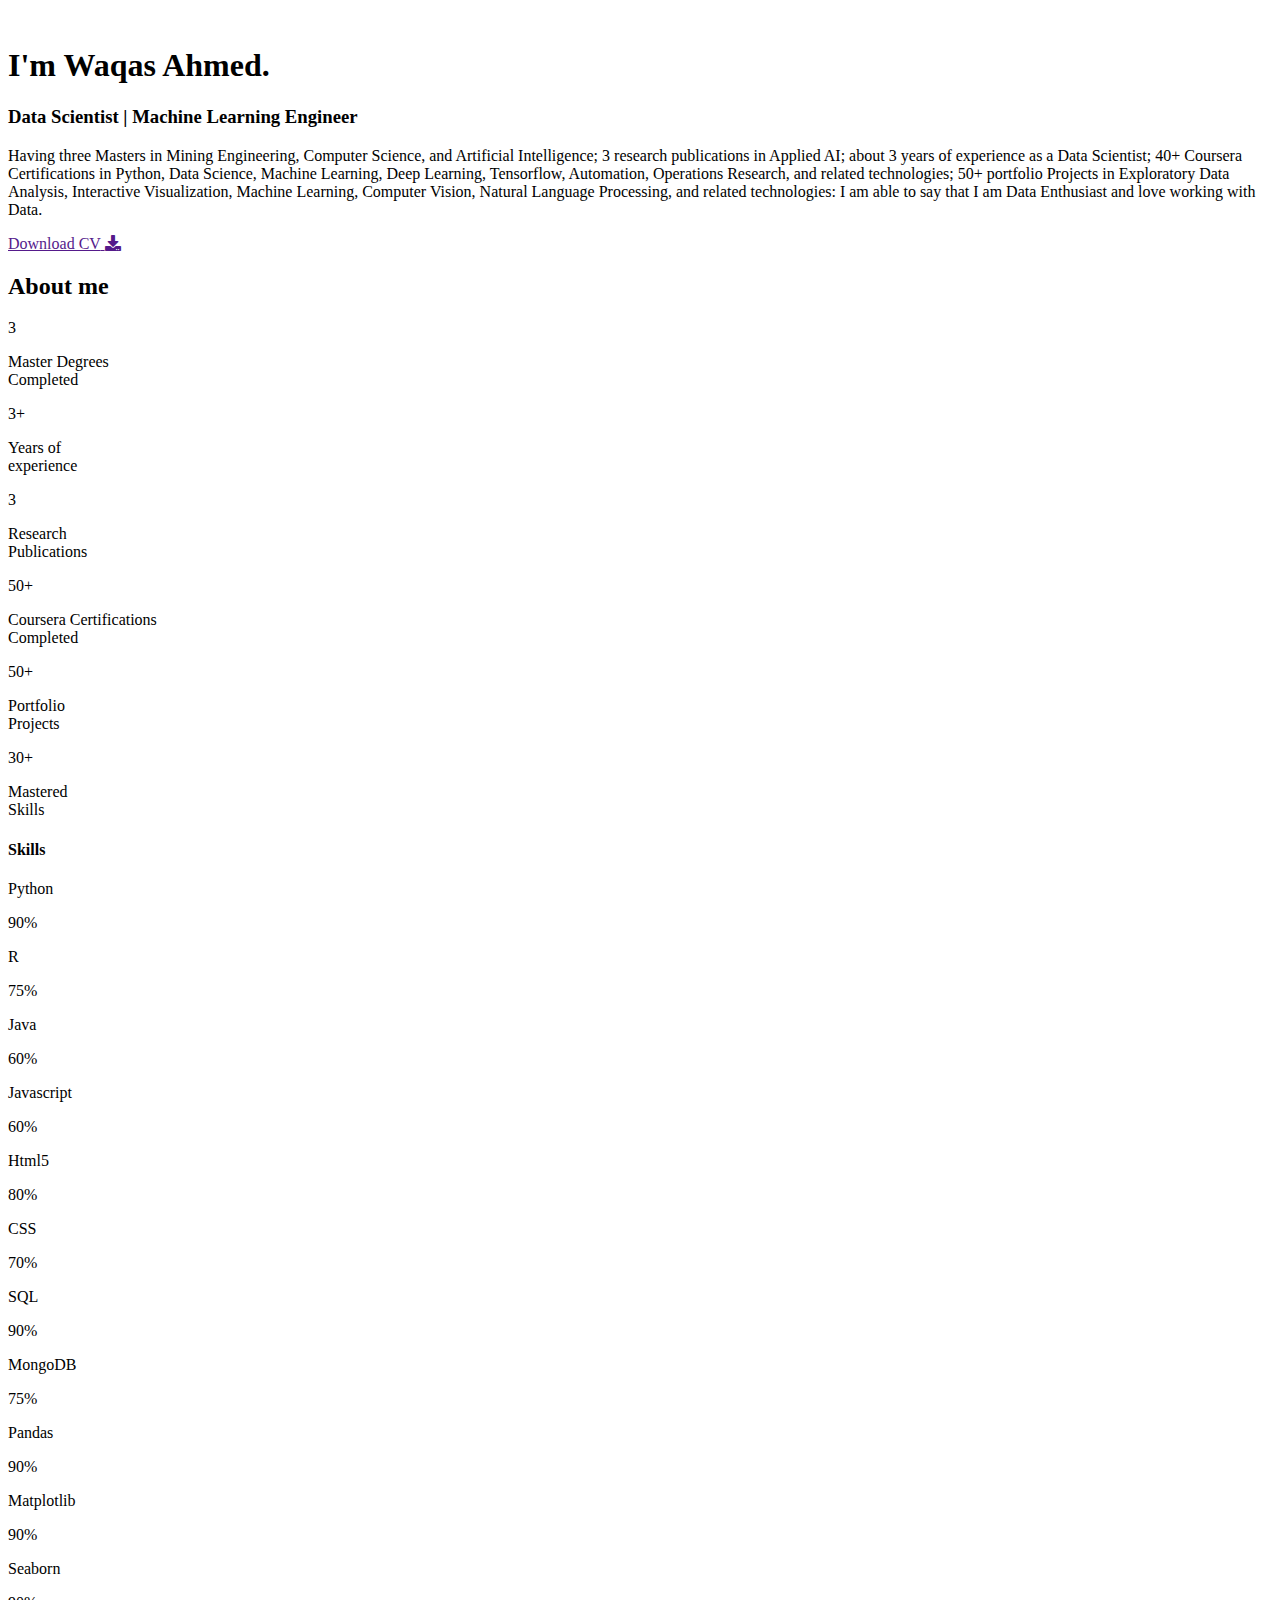
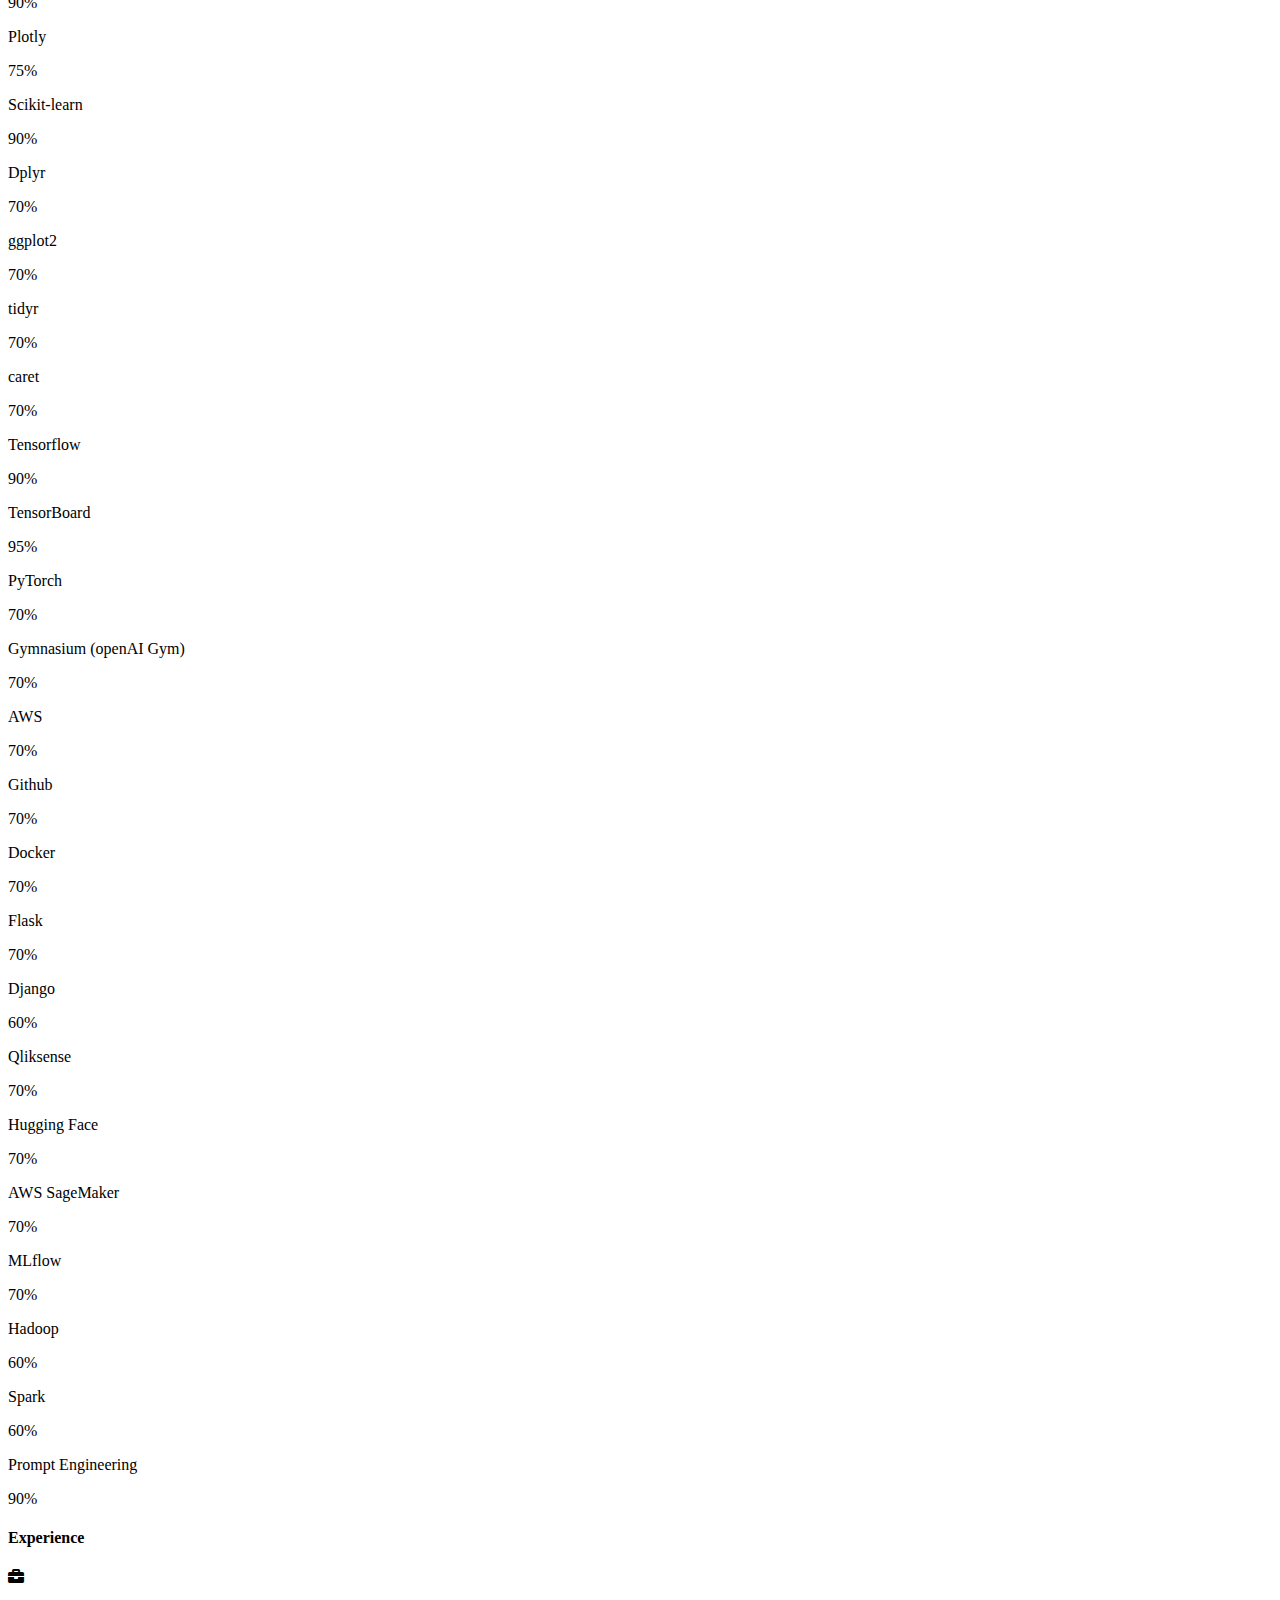
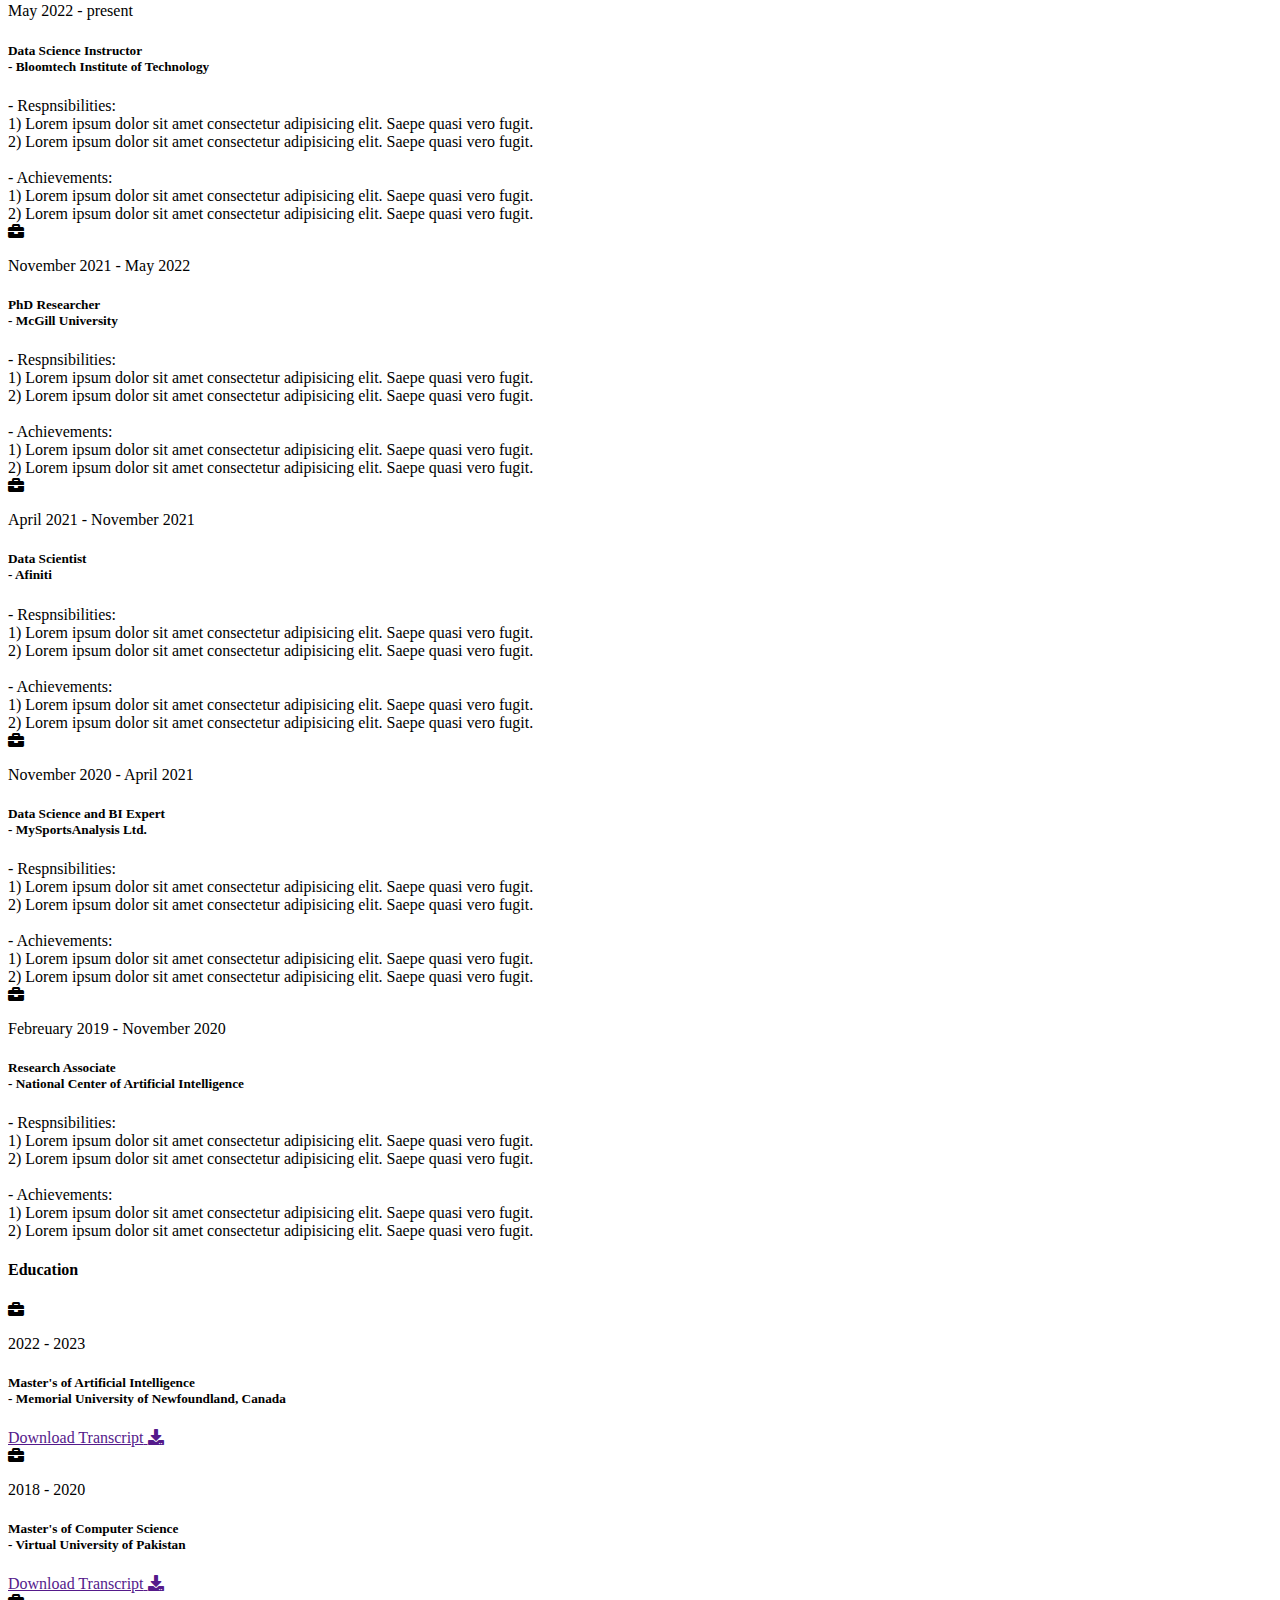
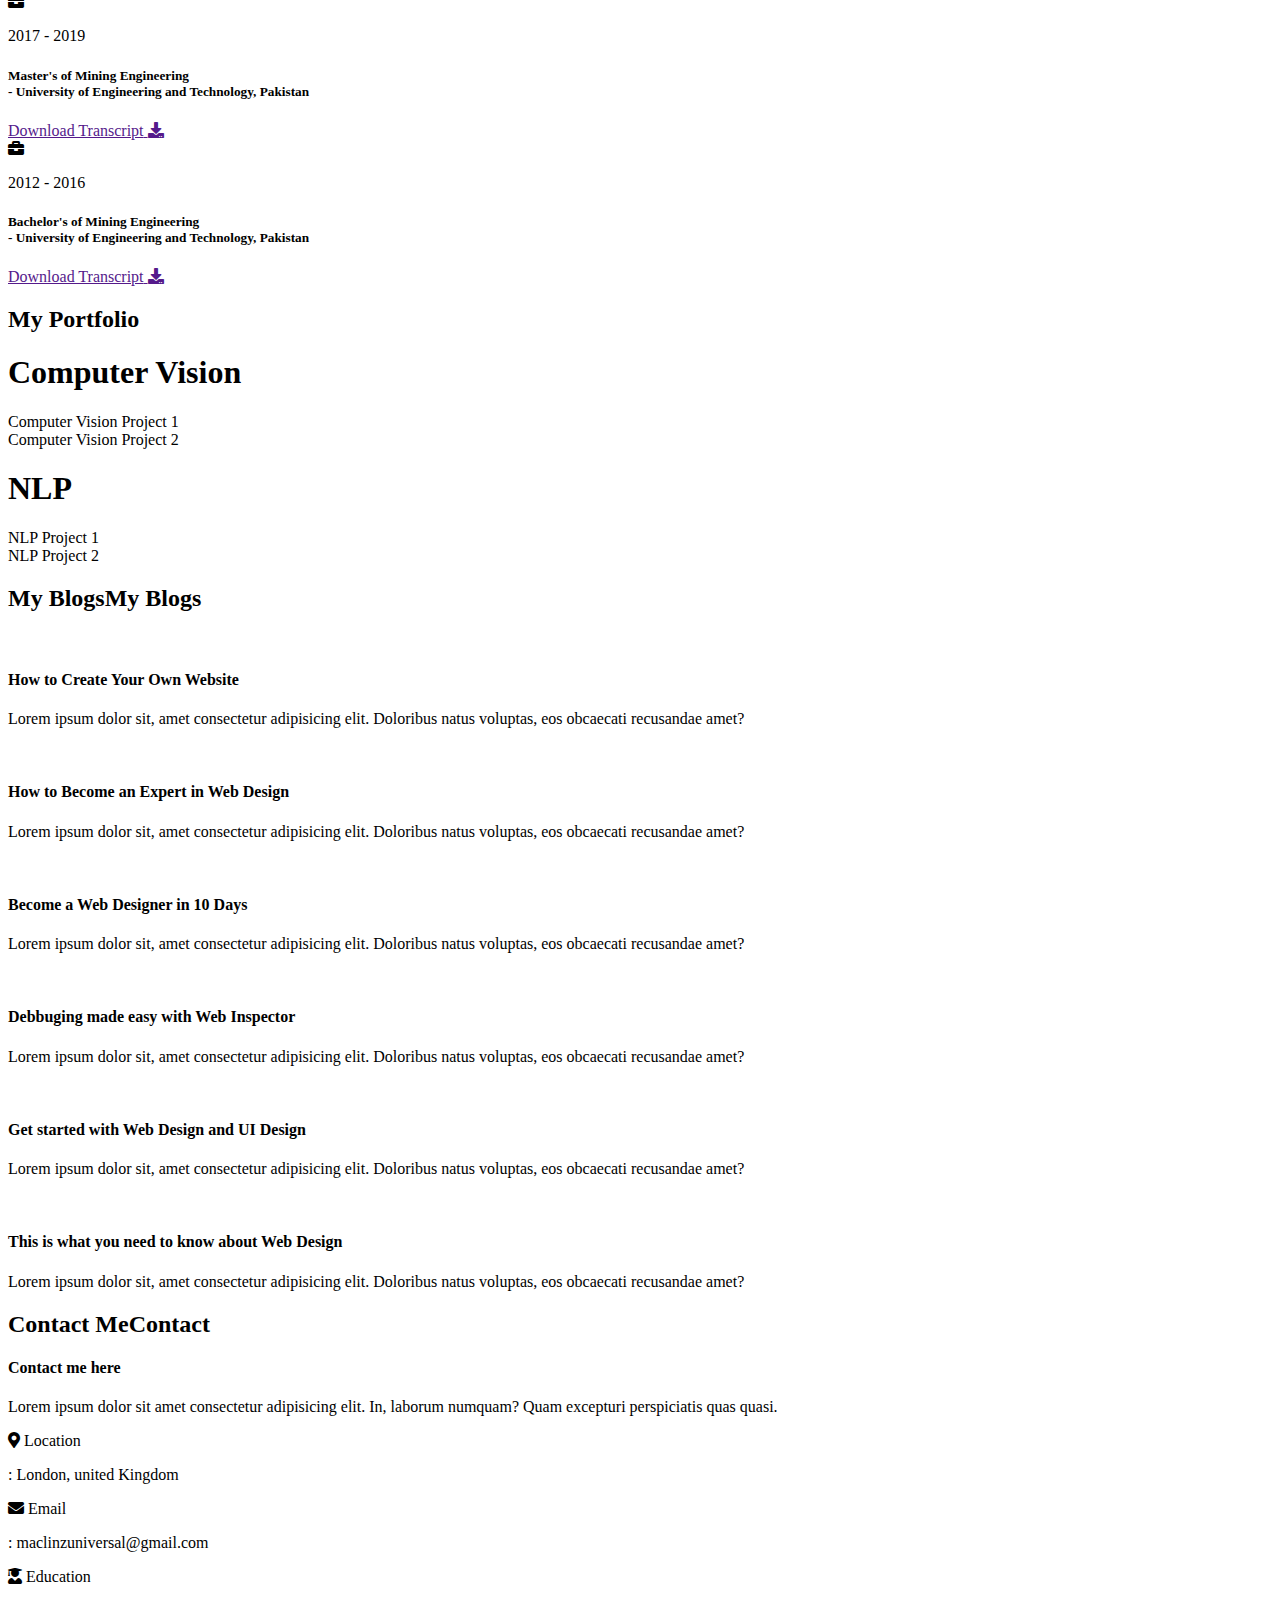
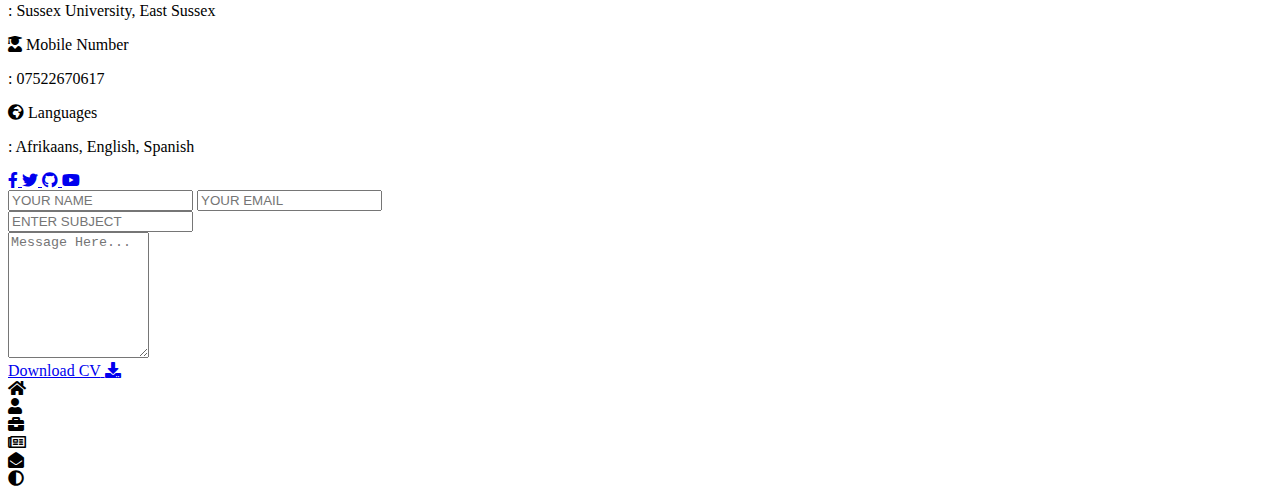
==== index.html @ d09401aa "Add files via upload" ====
<!DOCTYPE html>
<html lang="en">
<head>
    <meta charset="UTF-8">
    <meta http-equiv="X-UA-Compatible" content="IE=edge">
    <meta name="viewport" content="width=device-width, initial-scale=1.0">
    <title>Portfolio</title>
    <link rel="stylesheet" href="styles/styles.css">
    <link rel="preconnect" href="https://fonts.googleapis.com">
    <link rel="preconnect" href="https://fonts.gstatic.com" crossorigin>
    <link rel="stylesheet" href="https://cdnjs.cloudflare.com/ajax/libs/font-awesome/5.15.4/css/all.min.css" integrity="sha512-1ycn6IcaQQ40/MKBW2W4Rhis/DbILU74C1vSrLJxCq57o941Ym01SwNsOMqvEBFlcgUa6xLiPY/NS5R+E6ztJQ==" crossorigin="anonymous" referrerpolicy="no-referrer" />
    <link href="https://fonts.googleapis.com/css2?family=Poppins:wght@400;500;600;700;800&display=swap" rel="stylesheet">
</head>
<body class="main-content">
    <header class="container header active" id="home">
        <div class="header-content">
            <div class="left-header">
                <div class="h-shape"></div>
                <div class="image">
                    <img src="img/pic.png" alt="">
                </div>
            </div>
            <div class="right-header">
                <h1 class="name">
                    I'm <span>Waqas Ahmed.</span>
                </h1>
                <h3 class="job-title">
                    Data Scientist <span> | </span> Machine Learning Engineer 
                </h3>
                <p>
                    Having three Masters in Mining Engineering, Computer Science, and Artificial Intelligence; 
                    3 research publications in Applied AI; about 3 years of experience as a Data Scientist; 
                    40+ Coursera Certifications in Python, Data Science, Machine Learning, Deep Learning, 
                    Tensorflow, Automation, Operations Research, and related technologies; 50+ portfolio 
                    Projects in Exploratory Data Analysis, Interactive Visualization, Machine Learning, 
                    Computer Vision, Natural Language Processing, and related technologies: 
                    I am able to say that I am Data Enthusiast and love working with Data.                
                </p>
                <div class="btn-con">
                    <a href="" class="main-btn">
                        <span class="btn-text">Download CV</span>
                        <span class="btn-icon"><i class="fas fa-download"></i></span>
                    </a>
                </div>
            </div>
        </div>
    </header>
    <main>
        <section class="container about" id="about">
            <div class="main-title">
                <h2>About <span>me</span></h2>
            </div>
            <div class="about-container">
                <div class="right-about">
                    <div class="about-item">
                        <div class="abt-text">
                            <p class="large-text">3</p>
                            <p class="small-text">Master Degrees <br /> Completed</p>
                        </div>
                    </div>
                    <div class="about-item">
                        <div class="abt-text">
                            <p class="large-text">3+</p>
                            <p class="small-text">Years of <br /> experience</p>
                        </div>
                    </div>
                    <div class="about-item">
                        <div class="abt-text">
                            <p class="large-text">3</p>
                            <p class="small-text">Research <br /> Publications</p>
                        </div>
                    </div>
                    <div class="about-item">
                        <div class="abt-text">
                            <p class="large-text">50+</p>
                            <p class="small-text">Coursera Certifications <br /> Completed</p>
                        </div>
                    </div>
                    <div class="about-item">
                        <div class="abt-text">
                            <p class="large-text">50+</p>
                            <p class="small-text">Portfolio <br /> Projects</p>
                        </div>
                    </div>
                    <div class="about-item">
                        <div class="abt-text">
                            <p class="large-text">30+ </p>
                            <p class="small-text">Mastered <br /> Skills</p>
                        </div>
                    </div>
                </div>
            </div>
            <div class="about-stats">
                <h4 class="stat-title">Skills</h4>
                <div class="progress-bars">
                    <div class="progress-bar">
                        <p class="prog-title">Python</p>
                        <div class="progress-con">
                            <p class="prog-text">90%</p>
                            <div class="progress">
                                <span class="react"></span>
                            </div>
                        </div>
                    </div>
                    <div class="progress-bar">
                        <p class="prog-title">R</p>
                        <div class="progress-con">
                            <p class="prog-text">75%</p>
                            <div class="progress">
                                <span class="node"></span>
                            </div>
                        </div>
                    </div>
                    <div class="progress-bar">
                        <p class="prog-title">Java</p>
                        <div class="progress-con">
                            <p class="prog-text">60%</p>
                            <div class="progress">
                                <span class="python"></span>
                            </div>
                        </div>
                    </div>
                    <div class="progress-bar">
                        <p class="prog-title">Javascript</p>
                        <div class="progress-con">
                            <p class="prog-text">60%</p>
                            <div class="progress">
                                <span class="python"></span>
                            </div>
                        </div>
                    </div>
                    <div class="progress-bar">
                        <p class="prog-title">Html5</p>
                        <div class="progress-con">
                            <p class="prog-text">80%</p>
                            <div class="progress">
                                <span class="python"></span>
                            </div>
                        </div>
                    </div>
                    <div class="progress-bar">
                        <p class="prog-title">CSS</p>
                        <div class="progress-con">
                            <p class="prog-text">70%</p>
                            <div class="progress">
                                <span class="python"></span>
                            </div>
                        </div>
                    </div>
                    <div class="progress-bar">
                        <p class="prog-title">SQL</p>
                        <div class="progress-con">
                            <p class="prog-text">90%</p>
                            <div class="progress">
                                <span class="python"></span>
                            </div>
                        </div>
                    </div>
                    <div class="progress-bar">
                        <p class="prog-title">MongoDB</p>
                        <div class="progress-con">
                            <p class="prog-text">75%</p>
                            <div class="progress">
                                <span class="python"></span>
                            </div>
                        </div>
                    </div>
                    <div class="progress-bar">
                        <p class="prog-title">Pandas</p>
                        <div class="progress-con">
                            <p class="prog-text">90%</p>
                            <div class="progress">
                                <span class="python"></span>
                            </div>
                        </div>
                    </div>
                    <div class="progress-bar">
                        <p class="prog-title">Matplotlib</p>
                        <div class="progress-con">
                            <p class="prog-text">90%</p>
                            <div class="progress">
                                <span class="python"></span>
                            </div>
                        </div>
                    </div>
                    <div class="progress-bar">
                        <p class="prog-title">Seaborn</p>
                        <div class="progress-con">
                            <p class="prog-text">90%</p>
                            <div class="progress">
                                <span class="python"></span>
                            </div>
                        </div>
                    </div>
                    <div class="progress-bar">
                        <p class="prog-title">Plotly</p>
                        <div class="progress-con">
                            <p class="prog-text">75%</p>
                            <div class="progress">
                                <span class="python"></span>
                            </div>
                        </div>
                    </div>
                    <div class="progress-bar">
                        <p class="prog-title">Scikit-learn</p>
                        <div class="progress-con">
                            <p class="prog-text">90%</p>
                            <div class="progress">
                                <span class="python"></span>
                            </div>
                        </div>
                    </div>
                    <div class="progress-bar">
                        <p class="prog-title">Dplyr</p>
                        <div class="progress-con">
                            <p class="prog-text">70%</p>
                            <div class="progress">
                                <span class="python"></span>
                            </div>
                        </div>
                    </div>
                    <div class="progress-bar">
                        <p class="prog-title">ggplot2</p>
                        <div class="progress-con">
                            <p class="prog-text">70%</p>
                            <div class="progress">
                                <span class="python"></span>
                            </div>
                        </div>
                    </div>
                    <div class="progress-bar">
                        <p class="prog-title">tidyr</p>
                        <div class="progress-con">
                            <p class="prog-text">70%</p>
                            <div class="progress">
                                <span class="python"></span>
                            </div>
                        </div>
                    </div>
                    <div class="progress-bar">
                        <p class="prog-title">caret</p>
                        <div class="progress-con">
                            <p class="prog-text">70%</p>
                            <div class="progress">
                                <span class="python"></span>
                            </div>
                        </div>
                    </div>
                    <div class="progress-bar">
                        <p class="prog-title">Tensorflow</p>
                        <div class="progress-con">
                            <p class="prog-text">90%</p>
                            <div class="progress">
                                <span class="python"></span>
                            </div>
                        </div>
                    </div>
                    <div class="progress-bar">
                        <p class="prog-title">TensorBoard</p>
                        <div class="progress-con">
                            <p class="prog-text">95%</p>
                            <div class="progress">
                                <span class="css"></span>
                            </div>
                        </div>
                    </div>
                    <div class="progress-bar">
                        <p class="prog-title">PyTorch</p>
                        <div class="progress-con">
                            <p class="prog-text">70%</p>
                            <div class="progress">
                                <span class="python"></span>
                            </div>
                        </div>
                    </div>
                    <div class="progress-bar">
                        <p class="prog-title">Gymnasium (openAI Gym)</p>
                        <div class="progress-con">
                            <p class="prog-text">70%</p>
                            <div class="progress">
                                <span class="python"></span>
                            </div>
                        </div>
                    </div>
                    <div class="progress-bar">
                        <p class="prog-title">AWS</p>
                        <div class="progress-con">
                            <p class="prog-text">70%</p>
                            <div class="progress">
                                <span class="python"></span>
                            </div>
                        </div>
                    </div>
                    <div class="progress-bar">
                        <p class="prog-title">Github</p>
                        <div class="progress-con">
                            <p class="prog-text">70%</p>
                            <div class="progress">
                                <span class="python"></span>
                            </div>
                        </div>
                    </div>
                    <div class="progress-bar">
                        <p class="prog-title">Docker</p>
                        <div class="progress-con">
                            <p class="prog-text">70%</p>
                            <div class="progress">
                                <span class="python"></span>
                            </div>
                        </div>
                    </div>
                    <div class="progress-bar">
                        <p class="prog-title">Flask</p>
                        <div class="progress-con">
                            <p class="prog-text">70%</p>
                            <div class="progress">
                                <span class="python"></span>
                            </div>
                        </div>
                    </div>
                    <div class="progress-bar">
                        <p class="prog-title">Django</p>
                        <div class="progress-con">
                            <p class="prog-text">60%</p>
                            <div class="progress">
                                <span class="python"></span>
                            </div>
                        </div>
                    </div>
                    <div class="progress-bar">
                        <p class="prog-title">Qliksense</p>
                        <div class="progress-con">
                            <p class="prog-text">70%</p>
                            <div class="progress">
                                <span class="python"></span>
                            </div>
                        </div>
                    </div>
                    <div class="progress-bar">
                        <p class="prog-title">Hugging Face</p>
                        <div class="progress-con">
                            <p class="prog-text">70%</p>
                            <div class="progress">
                                <span class="python"></span>
                            </div>
                        </div>
                    </div>
                    <div class="progress-bar">
                        <p class="prog-title">AWS SageMaker</p>
                        <div class="progress-con">
                            <p class="prog-text">70%</p>
                            <div class="progress">
                                <span class="python"></span>
                            </div>
                        </div>
                    </div>
                    <div class="progress-bar">
                        <p class="prog-title">MLflow</p>
                        <div class="progress-con">
                            <p class="prog-text">70%</p>
                            <div class="progress">
                                <span class="html"></span>
                            </div>
                        </div>
                    </div>
                    <div class="progress-bar">
                        <p class="prog-title">Hadoop</p>
                        <div class="progress-con">
                            <p class="prog-text">60%</p>
                            <div class="progress">
                                <span class="python"></span>
                            </div>
                        </div>
                    </div>
                    <div class="progress-bar">
                        <p class="prog-title">Spark</p>
                        <div class="progress-con">
                            <p class="prog-text">60%</p>
                            <div class="progress">
                                <span class="js"></span>
                            </div>
                        </div>
                    </div>
                    <div class="progress-bar">
                        <p class="prog-title">Prompt Engineering</p>
                        <div class="progress-con">
                            <p class="prog-text">90%</p>
                            <div class="progress">
                                <span class="python"></span>
                            </div>
                        </div>
                    </div>
                </div>
            </div>
            <h4 class="stat-title">Experience</h4>
            <div class="timeline">
                <div class="timeline-item">
                    <div class="tl-icon">
                        <i class="fas fa-briefcase"></i>
                    </div>
                    <p class="tl-duration">May 2022 - present</p>
                    <h5>Data Science Instructor <br \><span> - Bloomtech Institute of Technology</span></h5>
                    <div class="dot">
                        - Respnsibilities: <br \>
                        1) Lorem ipsum dolor sit amet consectetur adipisicing elit. Saepe quasi vero fugit. <br \>
                        2) Lorem ipsum dolor sit amet consectetur adipisicing elit. Saepe quasi vero fugit. <br \>
                        <br \>
                        - Achievements:  <br \>
                        1) Lorem ipsum dolor sit amet consectetur adipisicing elit. Saepe quasi vero fugit. <br \>
                        2) Lorem ipsum dolor sit amet consectetur adipisicing elit. Saepe quasi vero fugit. <br \>
                    </div>
                </div>
                <div class="timeline-item">
                    <div class="tl-icon">
                        <i class="fas fa-briefcase"></i>
                    </div>
                    <p class="tl-duration">November 2021 - May 2022</p>
                    <h5>PhD Researcher <br \><span> - McGill University</span></h5>
                    <div class="dot">
                        - Respnsibilities: <br \>
                        1) Lorem ipsum dolor sit amet consectetur adipisicing elit. Saepe quasi vero fugit. <br \>
                        2) Lorem ipsum dolor sit amet consectetur adipisicing elit. Saepe quasi vero fugit. <br \>
                        <br \>
                        - Achievements:  <br \>
                        1) Lorem ipsum dolor sit amet consectetur adipisicing elit. Saepe quasi vero fugit. <br \>
                        2) Lorem ipsum dolor sit amet consectetur adipisicing elit. Saepe quasi vero fugit. <br \>
                    </div>                </div>
                <div class="timeline-item">
                    <div class="tl-icon">
                        <i class="fas fa-briefcase"></i>
                    </div>
                    <p class="tl-duration">April 2021 - November 2021</p>
                    <h5>Data Scientist<br \><span> - Afiniti</span></h5>
                    <div class="dot">
                        - Respnsibilities: <br \>
                        1) Lorem ipsum dolor sit amet consectetur adipisicing elit. Saepe quasi vero fugit. <br \>
                        2) Lorem ipsum dolor sit amet consectetur adipisicing elit. Saepe quasi vero fugit. <br \>
                        <br \>
                        - Achievements:  <br \>
                        1) Lorem ipsum dolor sit amet consectetur adipisicing elit. Saepe quasi vero fugit. <br \>
                        2) Lorem ipsum dolor sit amet consectetur adipisicing elit. Saepe quasi vero fugit. <br \>
                    </div>
                </div>
                <div class="timeline-item">
                    <div class="tl-icon">
                        <i class="fas fa-briefcase"></i>
                    </div>
                    <p class="tl-duration">November 2020 - April 2021</p>
                    <h5>Data Science and BI Expert<br \><span> - MySportsAnalysis Ltd.</span></h5>
                    <div class="dot">
                        - Respnsibilities: <br \>
                        1) Lorem ipsum dolor sit amet consectetur adipisicing elit. Saepe quasi vero fugit. <br \>
                        2) Lorem ipsum dolor sit amet consectetur adipisicing elit. Saepe quasi vero fugit. <br \>
                        <br \>
                        - Achievements:  <br \>
                        1) Lorem ipsum dolor sit amet consectetur adipisicing elit. Saepe quasi vero fugit. <br \>
                        2) Lorem ipsum dolor sit amet consectetur adipisicing elit. Saepe quasi vero fugit. <br \>
                    </div>
                </div>
                <div class="timeline-item">
                    <div class="tl-icon">
                        <i class="fas fa-briefcase"></i>
                    </div>
                    <p class="tl-duration">Febreuary 2019 - November 2020</p>
                    <h5>Research Associate <br \><span> - National Center of Artificial Intelligence</span></h5>
                    <div class="dot">
                        - Respnsibilities: <br \>
                        1) Lorem ipsum dolor sit amet consectetur adipisicing elit. Saepe quasi vero fugit. <br \>
                        2) Lorem ipsum dolor sit amet consectetur adipisicing elit. Saepe quasi vero fugit. <br \>
                        <br \>
                        - Achievements:  <br \>
                        1) Lorem ipsum dolor sit amet consectetur adipisicing elit. Saepe quasi vero fugit. <br \>
                        2) Lorem ipsum dolor sit amet consectetur adipisicing elit. Saepe quasi vero fugit. <br \>
                    </div>
                </div>
            </div>

            <h4 class="stat-title">Education</h4>
            <div class="timeline">
                <div class="timeline-item">
                    <div class="tl-icon">
                        <i class="fas fa-briefcase"></i>
                    </div>
                    <p class="tl-duration">2022 - 2023</p>
                    <h5>Master's of Artificial Intelligence<br \><span> - Memorial University of Newfoundland, Canada</span></h5>
                    <div class="btn-con">
                        <a href="" class="main-btn">
                            <span class="btn-text">Download Transcript</span>
                            <span class="btn-icon"><i class="fas fa-download"></i></span>
                        </a>    
                    </div>
                </div>
                <div class="timeline-item">
                    <div class="tl-icon">
                        <i class="fas fa-briefcase"></i>
                    </div>
                    <p class="tl-duration">2018 - 2020</p>
                    <h5>Master's of Computer Science <br \><span> - Virtual University of Pakistan</span></h5>
                    <div class="btn-con">
                        <a href="" class="main-btn">
                            <span class="btn-text">Download Transcript</span>
                            <span class="btn-icon"><i class="fas fa-download"></i></span>
                        </a>    
                    </div>
                </div>
                <div class="timeline-item">
                    <div class="tl-icon">
                        <i class="fas fa-briefcase"></i>
                    </div>
                    <p class="tl-duration">2017 - 2019</p>
                    <h5>Master's of Mining Engineering <br \><span> - University of Engineering and Technology, Pakistan</span></h5>
                    <div class="btn-con">
                        <a href="" class="main-btn">
                            <span class="btn-text">Download Transcript</span>
                            <span class="btn-icon"><i class="fas fa-download"></i></span>
                        </a>    
                    </div>
                </div>
                <div class="timeline-item">
                    <div class="tl-icon">
                        <i class="fas fa-briefcase"></i>
                    </div>
                    <p class="tl-duration">2012 - 2016</p>
                    <h5>Bachelor's of Mining Engineering <br \><span> - University of Engineering and Technology, Pakistan</span></h5>
                    <div class="btn-con">
                        <a href="" class="main-btn">
                            <span class="btn-text">Download Transcript</span>
                            <span class="btn-icon"><i class="fas fa-download"></i></span>
                        </a>    
                    </div>
                </div>
            </div>
        </section>
        <section class="container" id="portfolio">
            <div class="main-title">
                <h2>My <span>Portfolio</span></h2>
            </div>

            <h1>Computer Vision</h1>    
    
            <div class="portfolio-container">
              
                <div class="project" onclick="showNotebook('project1.html', this)">Computer Vision Project 1</div>
                <div class="notebook-container" id="project1"></div>
                
                <div class="project" onclick="showNotebook('cv_project_2.html', this)">Computer Vision Project 2</div>
                <div class="notebook-container" id="cv_project_2"></div>
        
            </div>
            
            <h1>NLP </h1>
            
            <div class="portfolio-container">
                <div class="project" onclick="showNotebook('project1_copy.html', this)">NLP Project 1</div>
                <div class="notebook-container" id="project1_copy"></div>
                
                <div class="project" onclick="showNotebook('cv_project_2.html', this)">NLP Project 2</div>
                <div class="notebook-container" id="cv_project_2"></div>
                
            </div>
        
            <!-- <p class="port-text">
                Here is some of my work that I've done in various programming languages.
            </p>
            <div class="portfolios">
                <div class="portfolio-item">
                    <div class="image">
                        <img src="img/port1.jpg" alt="">
                    </div>
                    <div class="hover-items">
                        <h3>Project Source</h3>
                        <div class="icons">
                            <a href="#" class="icon">
                                <i class="fab fa-github"></i>
                            </a>
                            <a href="#" class="icon">
                                <i class="fab fa-behance"></i>
                            </a>
                            <a href="#" class="icon">
                                <i class="fab fa-youtube"></i>
                            </a>
                        </div>
                    </div>
                </div>
                <div class="portfolio-item">
                    <div class="image">
                        <img src="img/port2.jpg" alt="">
                    </div>
                    <div class="hover-items">
                        <h3>Project Source</h3>
                        <div class="icons">
                            <a href="#" class="icon">
                                <i class="fab fa-github"></i>
                            </a>
                            <a href="#" class="icon">
                                <i class="fab fa-behance"></i>
                            </a>
                            <a href="#" class="icon">
                                <i class="fab fa-youtube"></i>
                            </a>
                        </div>
                    </div>
                </div>
                <div class="portfolio-item">
                    <div class="image">
                        <img src="img/port3.jpg" alt="">
                    </div>
                    <div class="hover-items">
                        <h3>Project Source</h3>
                        <div class="icons">
                            <a href="#" class="icon">
                                <i class="fab fa-github"></i>
                            </a>
                            <a href="#" class="icon">
                                <i class="fab fa-behance"></i>
                            </a>
                            <a href="#" class="icon">
                                <i class="fab fa-youtube"></i>
                            </a>
                        </div>
                    </div>
                </div>
                <div class="portfolio-item">
                    <div class="image">
                        <img src="img/port4.jpg" alt="">
                    </div>
                    <div class="hover-items">
                        <h3>Project Source</h3>
                        <div class="icons">
                            <a href="#" class="icon">
                                <i class="fab fa-github"></i>
                            </a>
                            <a href="#" class="icon">
                                <i class="fab fa-behance"></i>
                            </a>
                            <a href="#" class="icon">
                                <i class="fab fa-youtube"></i>
                            </a>
                        </div>
                    </div>
                </div>
                <div class="portfolio-item">
                    <div class="image">
                        <img src="img/port5.jpg" alt="">
                    </div>
                    <div class="hover-items">
                        <h3>Project Source</h3>
                        <div class="icons">
                            <a href="#" class="icon">
                                <i class="fab fa-github"></i>
                            </a>
                            <a href="#" class="icon">
                                <i class="fab fa-behance"></i>
                            </a>
                            <a href="#" class="icon">
                                <i class="fab fa-youtube"></i>
                            </a>
                        </div>
                    </div>
                </div>
                <div class="portfolio-item">
                    <div class="image">
                        <img src="img/port2.jpg" alt="">
                    </div>
                    <div class="hover-items">
                        <h3>Project Source</h3>
                        <div class="icons">
                            <a href="#" class="icon">
                                <i class="fab fa-github"></i>
                            </a>
                            <a href="#" class="icon">
                                <i class="fab fa-behance"></i>
                            </a>
                            <a href="#" class="icon">
                                <i class="fab fa-youtube"></i>
                            </a>
                        </div>
                    </div>
                </div>
                <div class="portfolio-item">
                    <div class="image">
                        <img src="img/port7.jpg" alt="">
                    </div>
                    <div class="hover-items">
                        <h3>Project Source</h3>
                        <div class="icons">
                            <a href="#" class="icon">
                                <i class="fab fa-github"></i>
                            </a>
                            <a href="#" class="icon">
                                <i class="fab fa-behance"></i>
                            </a>
                            <a href="#" class="icon">
                                <i class="fab fa-youtube"></i>
                            </a>
                        </div>
                    </div>
                </div>
            </div> -->

        </section>
        <section class="container" id="blogs">
            <div class="blogs-content">
                <div class="main-title">
                    <h2>My <span>Blogs</span><span class="bg-text">My Blogs</span></h2>
                </div>
                <div class="blogs">
                    <div class="blog">
                        <img src="img/port6.jpg" alt="">
                        <div class="blog-text">
                            <h4>
                                How to Create Your Own Website
                            </h4>
                            <p>
                                Lorem ipsum dolor sit, amet consectetur adipisicing elit. 
                                Doloribus natus voluptas, eos obcaecati recusandae amet?
                            </p>
                        </div>
                    </div>
                    <div class="blog">
                        <img src="img/blog1.jpg" alt="">
                        <div class="blog-text">
                            <h4>
                                How to Become an Expert in Web Design
                            </h4>
                            <p>
                                Lorem ipsum dolor sit, amet consectetur adipisicing elit. 
                                Doloribus natus voluptas, eos obcaecati recusandae amet?
                            </p>
                        </div>
                    </div>
                    <div class="blog">
                        <img src="img/blog2.jpg" alt="">
                        <div class="blog-text">
                            <h4>
                                Become a Web Designer in 10 Days
                            </h4>
                            <p>
                                Lorem ipsum dolor sit, amet consectetur adipisicing elit. 
                                Doloribus natus voluptas, eos obcaecati recusandae amet?
                            </p>
                        </div>
                    </div>
                    <div class="blog">
                        <img src="img/blog3.jpg" alt="">
                        <div class="blog-text">
                            <h4>
                                Debbuging made easy with Web Inspector
                            </h4>
                            <p>
                                Lorem ipsum dolor sit, amet consectetur adipisicing elit. 
                                Doloribus natus voluptas, eos obcaecati recusandae amet?
                            </p>
                        </div>
                    </div>
                    <div class="blog">
                        <img src="img/port1.jpg" alt="">
                        <div class="blog-text">
                            <h4>
                                Get started with Web Design and UI Design
                            </h4>
                            <p>
                                Lorem ipsum dolor sit, amet consectetur adipisicing elit. 
                                Doloribus natus voluptas, eos obcaecati recusandae amet?
                            </p>
                        </div>
                    </div>
                    <div class="blog">
                        <img src="img/port3.jpg" alt="">
                        <div class="blog-text">
                            <h4>
                                This is what you need to know about Web Design
                            </h4>
                            <p>
                                Lorem ipsum dolor sit, amet consectetur adipisicing elit. 
                                Doloribus natus voluptas, eos obcaecati recusandae amet?
                            </p>
                        </div>
                    </div>
                </div>
            </div>
        </section>
        <section class="container contact" id="contact">
            <div class="contact-container">
                <div class="main-title">
                    <h2>Contact <span>Me</span><span class="bg-text">Contact</span></h2>
                </div>
                <div class="contact-content-con">
                    <div class="left-contact">
                        <h4>Contact me here</h4>
                        <p>
                            Lorem ipsum dolor sit amet consectetur adipisicing elit. 
                            In, laborum numquam? Quam excepturi perspiciatis quas quasi.
                        </p>
                        <div class="contact-info">
                            <div class="contact-item">
                                <div class="icon">
                                    <i class="fas fa-map-marker-alt"></i>
                                    <span>Location</span>
                                </div>
                                <p>
                                    : London, united Kingdom
                                </p>
                            </div>
                            <div class="contact-item">
                                <div class="icon">
                                    <i class="fas fa-envelope"></i>
                                    <span>Email</span>
                                </div>
                                <p>
                                    <span>: maclinzuniversal@gmail.com</span>
                                </p>
                            </div>
                            <div class="contact-item">
                                <div class="icon">
                                    <i class="fas fa-user-graduate"></i>
                                    <span>Education</span>
                                </div>
                                <p>
                                    <span>: Sussex University, East Sussex</span>
                                </p>
                            </div>
                            <div class="contact-item">
                                <div class="icon">
                                    <i class="fas fa-user-graduate"></i>
                                    <span>Mobile Number</span>
                                </div>
                                <p>
                                    <span>: 07522670617</span>
                                </p>
                            </div>
                            <div class="contact-item">
                                <div class="icon">
                                    <i class="fas fa-globe-africa"></i>
                                    <span>Languages</span>
                                </div>
                                <p>
                                    <span>: Afrikaans, English, Spanish</span>
                                </p>
                            </div>
                        </div>
                        <div class="contact-icons">
                            <div class="contact-icon">
                                <a href="www.facebook.com" target="_blank">
                                    <i class="fab fa-facebook-f"></i>
                                </a>
                                <a href="#" target="_blank">
                                    <i class="fab fa-twitter"></i>
                                </a>
                                <a href="#" target="_blank">
                                    <i class="fab fa-github"></i>
                                </a>
                                <a href="#" target="_blank">
                                    <i class="fab fa-youtube"></i>
                                </a>
                            </div>
                        </div>
                    </div>
                    <div class="right-contact">
                        <form action="" class="contact-form">
                            <div class="input-control i-c-2">
                                <input type="text" required placeholder="YOUR NAME">
                                <input type="email" required placeholder="YOUR EMAIL">
                            </div>
                            <div class="input-control">
                                <input type="text" required placeholder="ENTER SUBJECT">
                            </div>
                            <div class="input-control">
                                <textarea name="" id="" cols="15" rows="8" placeholder="Message Here..."></textarea>
                            </div>
                            <div class="submit-btn">
                                <a href="#" class="main-btn">
                                    <span class="btn-text">Download CV</span>
                                    <span class="btn-icon"><i class="fas fa-download"></i></span>
                                </a>
                            </div>
                        </form>
                    </div>
                </div>
            </div>
        </section>
    </main>

    <div class="controls">
        <div class="control active-btn" data-id="home" >
            <i class="fas fa-home"></i>
        </div>
        <div class="control" data-id="about">
            <i class="fas fa-user"></i>
        </div>
        <div class="control" data-id="portfolio">
            <i class="fas fa-briefcase"></i>
        </div>
        <div class="control" data-id="blogs">
            <i class="far fa-newspaper"></i>
        </div>
        <div class="control" data-id="contact">
            <i class="fas fa-envelope-open"></i>
        </div>
    </div>
    <div class="theme-btn">
        <i class="fas fa-adjust"></i>
    </div>
    <script src="app.js"></script>
</body>
</html>
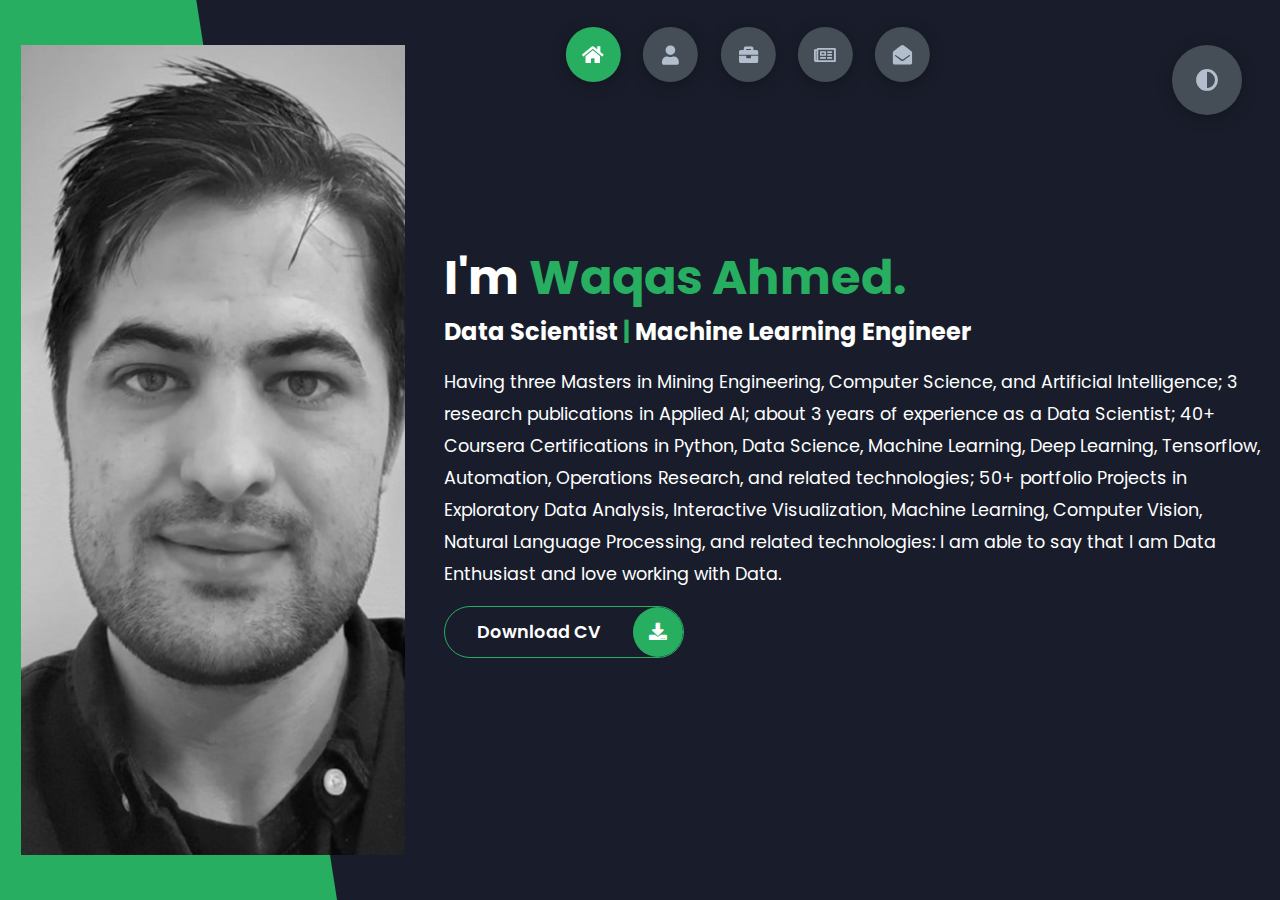
==== commit 05bd1668: "Update index.html" ====
--- a/index.html
+++ b/index.html
@@ -903,4 +903,39 @@
     </div>
     <script src="app.js"></script>
 </body>
-</html>+    <script>
+(function () {
+    [...document.querySelectorAll(".control")].forEach(button => {
+        button.addEventListener("click", function() {
+            document.querySelector(".active-btn").classList.remove("active-btn");
+            this.classList.add("active-btn");
+            document.querySelector(".active").classList.remove("active");
+            document.getElementById(button.dataset.id).classList.add("active");
+        })
+    });
+    document.querySelector(".theme-btn").addEventListener("click", () => {
+        document.body.classList.toggle("light-mode");
+    })
+})();
+
+function showNotebook(notebookFilename, projectElement) {
+    var notebookContainerId = notebookFilename.replace('.html', '').replace(/\W+/g, "_");
+    var notebookContainer = document.getElementById(notebookContainerId);
+    
+    var allContainers = document.querySelectorAll('.notebook-container');
+    allContainers.forEach(container => {
+        if (container.id !== notebookContainerId) {
+            container.style.display = 'none';
+        }
+    });
+    
+    if (notebookContainer.innerHTML.trim() === '') {
+        notebookContainer.innerHTML = `<iframe src="${notebookFilename}" width="100%" height="600px"></iframe>`;
+    }
+    
+    notebookContainer.style.display = 'block';
+    notebookContainer.scrollIntoView({ behavior: 'smooth', block: 'start' });
+}
+        
+    </script>
+</html>
--- a/styles/styles.css
+++ b/styles/styles.css
@@ -0,0 +1,1002 @@
+* {
+  margin: 0;
+  padding: 0;
+  box-sizing: border-box;
+  list-style: none;
+}
+
+:root {
+  --color-primary: #191d2b;
+  --color-secondary: #27AE60;
+  --color-white: #FFFFFF;
+  --color-black: #000;
+  --color-grey0: #f8f8f8;
+  --color-grey-1: #dbe1e8;
+  --color-grey-2: #b2becd;
+  --color-grey-3: #6c7983;
+  --color-grey-4: #454e56;
+  --color-grey-5: #2a2e35;
+  --color-grey-6: #12181b;
+  --br-sm-2: 14px;
+  --box-shadow-1: 0 3px 15px rgba(0,0,0,.3);
+}
+
+.light-mode {
+  --color-primary: #FFFFFF;
+  --color-secondary: #F56692;
+  --color-white: #454e56;
+  --color-black: #000;
+  --color-grey0: #f8f8f8;
+  --color-grey-1: #6c7983;
+  --color-grey-2: #6c7983;
+  --color-grey-3: #6c7983;
+  --color-grey-4: #454e56;
+  --color-grey-5: #f8f8f8;
+  --color-grey-6: #12181b;
+}
+
+body {
+  background-color: var(--color-primary);
+  font-family: "Poppins", sans-serif;
+  font-size: 1.1rem;
+  color: var(--color-white);
+  transition: all 0.4s ease-in-out;
+}
+
+a {
+  display: inline-block;
+  text-decoration: none;
+  color: inherit;
+  font-family: inherit;
+}
+
+header {
+  min-height: 100vh;
+  color: var(--color-white);
+  overflow: hidden;
+  padding: 0 !important;
+}
+
+section {
+  min-height: 100vh;
+  width: 100%;
+  position: absolute;
+  left: 2%;
+  top: 2%;
+  padding: 1% 1%;
+}
+
+.container {
+  display: none;
+  transform: translateY(-100%) scale(0);
+  transition: all 0.4s ease-in-out;
+  background-color: var(--color-primary);
+}
+
+.active {
+  display: block;
+  animation: appear 1s ease-in-out;
+  transform: translateY(0) scaleY(1);
+}
+@keyframes appear {
+  0% {
+    transform: translateY(-100%) scaleY(0);
+  }
+  100% {
+    transform: translateY(0) scaleY(1);
+  }
+}
+
+.controls {
+  position: fixed;
+  z-index: 10;
+  top: 3%;
+  left: 66%;
+  display: flex;
+  flex-direction: row;
+  align-items: center;
+  justify-content: center;
+  transform: translateX(-75%);
+}
+.controls .control {
+  padding: 1rem;
+  cursor: pointer;
+  background-color: var(--color-grey-4);
+  width: 55px;
+  height: 55px;
+  border-radius: 50%;
+  display: flex;
+  justify-content: center;
+  align-items: center;
+  margin: 0 0.7rem;
+  box-shadow: var(--box-shadow-1);
+}
+.controls .control i {
+  font-size: 1.2rem;
+  color: var(--color-grey-2);
+  pointer-events: none;
+}
+.controls .active-btn {
+  background-color: var(--color-secondary);
+  transition: all 0.4s ease-in-out;
+}
+.controls .active-btn i {
+  color: var(--color-white);
+}
+
+.theme-btn {
+  top: 5%;
+  right: 3%;
+  width: 70px;
+  height: 70px;
+  border-radius: 50%;
+  background-color: var(--color-grey-4);
+  cursor: pointer;
+  position: fixed;
+  display: flex;
+  justify-content: center;
+  align-items: center;
+  box-shadow: 0 3px 15px rgba(0, 0, 0, 0.3);
+  transition: all 0.1s ease-in-out;
+}
+.theme-btn:active {
+  transform: translateY(-3px);
+}
+.theme-btn i {
+  font-size: 1.4rem;
+  color: var(--color-grey-2);
+  pointer-events: none;
+}
+
+/*Header-content*/
+.header-content {
+  display: grid;
+  grid-template-columns: 1fr 2fr;
+  min-height: 100vh;
+}
+.header-content .left-header {
+  display: flex;
+  align-items: center;
+  position: relative;
+}
+.header-content .left-header .h-shape {
+  transition: all 0.4s ease-in-out;
+  width: 100%;
+  height: 100%;
+  background-color: var(--color-secondary);
+  position: absolute;
+  left: 0;
+  top: 0;
+  z-index: -1;
+  clip-path: polygon(0 0, 46% 0, 79% 100%, 0% 100%);
+}
+.header-content .left-header .image {
+  border-radius: var(--br-sm-2);
+  height: 90%;
+  width: 100%;
+  margin-left: 5%;
+  margin-right: 5%;
+  background-color: var(--color-black);
+  transition: all 0.4s ease-in-out;
+}
+.header-content .left-header .image img {
+  width: 100%;
+  height: 100%;
+  object-fit: cover;
+  transition: all 0.4s ease-in-out;
+  filter: grayscale(100%);
+}
+.header-content .left-header .image img:hover {
+  filter: grayscale(0);
+}
+.header-content .right-header {
+  display: flex;
+  flex-direction: column;
+  justify-content: center;
+  padding-left: 2%;
+  padding-right: 2%;
+}
+.header-content .right-header .name {
+  font-size: 3rem;
+}
+.header-content .right-header .name span {
+  color: var(--color-secondary);
+}
+.header-content .right-header p {
+  margin: 2% 0;
+  line-height: 2rem;
+}
+.header-content .right-header .job-title {
+  font-size: 1.5rem;
+}
+.header-content .right-header .job-title span {
+  color: var(--color-secondary);
+}
+
+/*About*/
+.about-container {
+  display: grid;
+  grid-template-columns: repeat(1, 1fr);
+  padding-top: 0;
+  padding-bottom: 2%;
+}
+.about-container .right-about {
+  display: grid;
+  grid-template-columns: repeat(3, 1fr);
+  grid-gap: 0.5rem;
+}
+.about-container .right-about .about-item {
+  border: 1px solid var(--color-grey-5);
+  border-radius: 5px;
+  transition: all 0.4s ease-in-out;
+  box-shadow: 1px 2px 15px rgba(0, 0, 0, 0.1);
+}
+.about-container .right-about .about-item:hover {
+  cursor: default;
+  transform: translateY(-5px);
+  border: 1px solid var(--color-secondary);
+  box-shadow: 1px 4px 15px rgba(0, 0, 0, 0.32);
+}
+.about-container .right-about .about-item .abt-text {
+  padding: 1.5rem;
+  display: flex;
+  flex-direction: column;
+}
+.about-container .right-about .about-item .abt-text .large-text {
+  font-size: 3rem;
+  font-weight: 700;
+  color: var(--color-secondary);
+}
+.about-container .right-about .about-item .abt-text .small-text {
+  padding-left: 3rem;
+  position: relative;
+  text-transform: uppercase;
+  font-size: 1.2rem;
+  color: var(--color-grey-1);
+  letter-spacing: 2px;
+}
+.about-container .right-about .about-item .abt-text .small-text::before {
+  content: "";
+  position: absolute;
+  left: 0;
+  top: 15px;
+  width: 2rem;
+  height: 2px;
+  background-color: var(--color-grey-5);
+}
+/* .about-container .left-about {
+  padding-right: 5rem;
+}
+.about-container .left-about p {
+  line-height: 2rem;
+  padding: 1rem;
+  color: var(--color-grey-1);
+}
+.about-container .left-about h4 {
+  font-size: 2rem;
+  text-transform: uppercase;
+} */
+
+.about-stats {
+  padding-bottom: 4rem;
+}
+.about-stats .progress-bars {
+  display: grid;
+  grid-template-columns: repeat(3, 1fr);
+  grid-gap: 2rem;
+}
+.about-stats .progress-bars .progress-bar {
+  display: flex;
+  flex-direction: column;
+}
+.about-stats .progress-bars .progress-bar .prog-title {
+  text-transform: uppercase;
+  font-weight: 500;
+}
+.about-stats .progress-bars .progress-bar .progress-con {
+  display: flex;
+  align-items: center;
+}
+.about-stats .progress-bars .progress-bar .progress-con .prog-text {
+  color: var(--color-grey-2);
+}
+.about-stats .progress-bars .progress-bar .progress-con .progress {
+  width: 100%;
+  height: 0.45rem;
+  background-color: var(--color-grey-4);
+  margin-left: 1rem;
+  position: relative;
+}
+.about-stats .progress-bars .progress-bar .progress-con .progress span {
+  position: absolute;
+  top: 0;
+  left: 0;
+  height: 100%;
+  background-color: var(--color-secondary);
+  transition: all 0.4s ease-in-out;
+  width: 60%;
+}
+.about-stats .progress-bars .progress-bar .progress-con .progress .html {
+  width: 80%;
+}
+.about-stats .progress-bars .progress-bar .progress-con .progress .css {
+  width: 95%;
+}
+.about-stats .progress-bars .progress-bar .progress-con .progress .js {
+  width: 75%;
+}
+.about-stats .progress-bars .progress-bar .progress-con .progress .react {
+  width: 60%;
+}
+.about-stats .progress-bars .progress-bar .progress-con .progress .node {
+  width: 87%;
+}
+.about-stats .progress-bars .progress-bar .progress-con .progress .python {
+  width: 70%;
+}
+
+.stat-title {
+  text-transform: uppercase;
+  font-size: 1.4rem;
+  text-align: center;
+  padding: 3.5rem 0;
+  position: relative;
+}
+.stat-title::before {
+  content: "";
+  position: absolute;
+  left: 50%;
+  top: 0;
+  width: 40%;
+  height: 1px;
+  background-color: var(--color-grey-5);
+  transform: translateX(-50%);
+}
+
+/*Timeline*/
+.timeline {
+  display: grid;
+  grid-template-columns: repeat(1, 1fr);
+  grid-gap: 2rem;
+  padding-bottom: 3rem;
+}
+.timeline .timeline-item {
+  position: relative;
+  padding-left: 3rem;
+  border-left: 1px solid var(--color-grey-5);
+}
+.timeline .timeline-item .tl-icon {
+  position: absolute;
+  left: -27px;
+  top: 0;
+  background-color: var(--color-secondary);
+  width: 50px;
+  height: 50px;
+  border-radius: 50%;
+  display: flex;
+  align-items: center;
+  justify-content: center;
+}
+.timeline .timeline-item .tl-icon i {
+  font-size: 1.3rem;
+}
+.timeline .timeline-item .tl-duration {
+  padding: 0.2rem 0.6rem;
+  background-color: var(--color-grey-5);
+  border-radius: 15px;
+  display: inline-block;
+  font-size: 1.2rem;
+  text-transform: uppercase;
+  font-weight: 500;
+}
+.timeline .timeline-item h5 {
+  padding: 1rem 0;
+  text-transform: uppercase;
+  font-size: 1.5rem;
+  font-weight: 600;
+}
+.timeline .timeline-item h5 span {
+  color: var(--color-grey-2);
+  font-weight: 500;
+  font-size: 1.2rem;
+}
+.timeline .timeline-item p {
+  color: var(--color-grey-2);
+}
+
+.timeline .timeline-item .dot{
+  color: var(--color-grey-2);
+  font-size: 1rem;
+}
+
+/* portfolio */
+#portfolio h1 {
+  text-align: center;
+  justify-content: center;
+  padding: 20px 0;
+}
+#portfolio .portfolio-container {
+  max-width: 100%;
+  margin: 0 auto;
+  padding: 20px;
+  box-shadow: 0 0 10px;
+}
+#portfolio .portfolio-container .project {
+  margin: 10px 0;
+  padding: 10px;
+  border: 1px solid #ccc;
+  cursor: pointer;
+}
+#portfolio .portfolio-container .notebook-container {
+  display: none;
+  border: 1px solid #ccc;
+  padding: 10px;
+  margin-top: 10px;
+}
+
+.port-text {
+  padding: 2rem 0;
+  text-align: center;
+}
+
+.portfolios {
+  display: grid;
+  grid-template-columns: repeat(4, 1fr);
+  grid-gap: 2rem;
+  margin-top: 3rem;
+}
+.portfolios .portfolio-item {
+  position: relative;
+  border-radius: 15px;
+}
+.portfolios .portfolio-item img {
+  width: 100%;
+  height: 100%;
+  object-fit: cover;
+  border-radius: 15px;
+}
+.portfolios .portfolio-item .hover-items {
+  width: 100%;
+  height: 100%;
+  background-color: var(--color-secondary);
+  position: absolute;
+  left: 0;
+  top: 0;
+  border-radius: 15px;
+  display: flex;
+  justify-content: center;
+  align-items: center;
+  flex-direction: column;
+  opacity: 0;
+  transform: scale(0);
+  transition: all 0.4s ease-in-out;
+}
+.portfolios .portfolio-item .hover-items h3 {
+  font-size: 1.5rem;
+  color: var(--color-white);
+  margin-bottom: 1.5rem;
+}
+.portfolios .portfolio-item .hover-items .icons {
+  display: flex;
+  justify-content: center;
+  align-items: center;
+}
+.portfolios .portfolio-item .hover-items .icons .icon {
+  background-color: var(--color-primary);
+  border-radius: 50%;
+  width: 50px;
+  height: 50px;
+  display: flex;
+  align-items: center;
+  justify-content: center;
+  margin: 0 1rem;
+  cursor: pointer;
+  transition: all 0.4s ease-in-out;
+}
+.portfolios .portfolio-item .hover-items .icons .icon i {
+  font-size: 1.5rem;
+  color: var(--color-white);
+  margin: 0 1rem;
+}
+.portfolios .portfolio-item .hover-items .icons .icon:hover {
+  background-color: var(--color-white);
+}
+.portfolios .portfolio-item .hover-items .icons .icon:hover i {
+  color: var(--color-primary);
+}
+
+.portfolio-item:hover .hover-items {
+  opacity: 1;
+  transform: scale(1);
+}
+
+.blogs {
+  display: grid;
+  grid-template-columns: repeat(3, 1fr);
+  grid-gap: 2rem;
+  margin-top: 3rem;
+}
+.blogs .blog {
+  position: relative;
+  background-color: var(--color-grey-5);
+  border-radius: 5px;
+  box-shadow: 1px 1px 20px rgba(0, 0, 0, 0.1);
+  transition: all 0.4s ease-in-out;
+}
+.blogs .blog:hover {
+  box-shadow: 1px 1px 20px rgba(0, 0, 0, 0.3);
+  transform: translateY(-5px);
+  transition: all 0.4s ease-in-out;
+}
+.blogs .blog:hover img {
+  filter: grayscale(0);
+  transform: scale(1.1);
+  box-shadow: 0px 4px 15px rgba(0, 0, 0, 0.8);
+}
+.blogs .blog img {
+  width: 100%;
+  height: 300px;
+  object-fit: cover;
+  border-top-left-radius: 5px;
+  border-top-right-radius: 5px;
+  filter: grayscale(100%);
+  transition: all 0.4s ease-in-out;
+}
+.blogs .blog .blog-text {
+  margin-top: -7px;
+  padding: 1.1rem;
+  border-top: 8px solid var(--color-secondary);
+}
+.blogs .blog .blog-text h4 {
+  font-size: 1.5rem;
+  margin-bottom: 0.7rem;
+  transition: all 0.4s ease-in-out;
+  cursor: pointer;
+}
+.blogs .blog .blog-text h4:hover {
+  color: var(--color-secondary);
+}
+.blogs .blog .blog-text p {
+  color: var(--color-grey-2);
+  line-height: 2rem;
+  padding-bottom: 1rem;
+}
+
+.contact-content-con {
+  display: flex;
+  padding-top: 3.5rem;
+}
+.contact-content-con .left-contact {
+  flex: 2;
+}
+.contact-content-con .left-contact h4 {
+  margin-top: 1rem;
+  font-size: 2rem;
+  text-transform: uppercase;
+}
+.contact-content-con .left-contact p {
+  margin: 1rem 0;
+  line-height: 2rem;
+}
+.contact-content-con .left-contact .contact-info .contact-item {
+  display: flex;
+  align-items: center;
+  justify-content: space-between;
+}
+.contact-content-con .left-contact .contact-info .contact-item p {
+  margin: 0.3rem 0 !important;
+  padding: 0 !important;
+}
+.contact-content-con .left-contact .contact-info .contact-item .icon {
+  display: grid;
+  grid-template-columns: 40px 1fr;
+}
+.contact-content-con .left-contact .contact-info .contact-item .icon i {
+  display: flex;
+  align-items: center;
+  font-size: 1.3rem;
+}
+.contact-content-con .left-contact .contact-icon {
+  display: flex;
+  margin-top: 2rem;
+}
+.contact-content-con .left-contact .contact-icon a {
+  display: flex;
+  align-items: center;
+  color: var(--color-white);
+  background-color: var(--color-grey-5);
+  cursor: pointer;
+  justify-content: center;
+  width: 50px;
+  height: 50px;
+  border-radius: 50%;
+  margin: 0 0.4rem;
+  transition: all 0.4s ease-in-out;
+}
+.contact-content-con .left-contact .contact-icon a:hover {
+  background-color: var(--color-secondary);
+}
+.contact-content-con .left-contact .contact-icon a:hover i {
+  color: var(--color-primary);
+}
+.contact-content-con .left-contact .contact-icon a i {
+  display: flex;
+  align-items: center;
+  justify-content: center;
+  font-size: 1.3rem;
+}
+.contact-content-con .right-contact {
+  flex: 3;
+  margin-left: 3rem;
+}
+.contact-content-con .right-contact .input-control {
+  margin: 1.5rem 0;
+}
+.contact-content-con .right-contact .input-control input, .contact-content-con .right-contact .input-control textarea {
+  border-radius: 30px;
+  font-weight: inherit;
+  font-size: inherit;
+  font-family: inherit;
+  padding: 0.8rem 1.1rem;
+  outline: none;
+  border: none;
+  background-color: var(--color-grey-5);
+  width: 100%;
+  color: var(--color-white);
+  resize: none;
+}
+.contact-content-con .right-contact .i-c-2 {
+  display: flex;
+}
+.contact-content-con .right-contact .i-c-2 :last-child {
+  margin-left: 1.5rem;
+}
+.contact-content-con .right-contact .submit-btn {
+  display: flex;
+  justify-content: flex-start;
+}
+
+/*Independed components*/
+.btn-con {
+  display: flex;
+  align-self: flex-start;
+}
+
+.main-btn {
+  border-radius: 30px;
+  color: inherit;
+  font-weight: 600;
+  position: relative;
+  border: 1px solid var(--color-secondary);
+  display: flex;
+  align-self: flex-start;
+  align-items: center;
+  overflow: hidden;
+}
+.main-btn .btn-text {
+  padding: 0 2rem;
+}
+.main-btn .btn-icon {
+  background-color: var(--color-secondary);
+  display: flex;
+  align-items: center;
+  justify-content: center;
+  border-radius: 50%;
+  padding: 1rem;
+}
+.main-btn::before {
+  content: "";
+  position: absolute;
+  top: 0;
+  right: 0;
+  transform: translateX(100%);
+  transition: all 0.4s ease-out;
+  z-index: -1;
+}
+.main-btn:hover {
+  transition: all 0.4s ease-out;
+}
+.main-btn:hover::before {
+  width: 100%;
+  height: 100%;
+  background-color: var(--color-secondary);
+  transform: translateX(0);
+  transition: all 0.4s ease-out;
+}
+
+.main-title {
+  text-align: center;
+}
+.main-title h2 {
+  position: relative;
+  text-transform: uppercase;
+  font-size: 4rem;
+  font-weight: 700;
+}
+.main-title h2 span {
+  color: var(--color-secondary);
+}
+/* .main-title h2 .bg-text {
+  position: absolute;
+  top: 50%;
+  left: 50%;
+  color: var(--color-grey-5);
+  transition: all 0.4s ease-in-out;
+  z-index: -1;
+  transform: translate(-50%, -50%);
+  font-weight: 800;
+  font-size: 6.3rem;
+} */
+
+/* .about-container .left-about p {
+  padding-left: 0;
+} */
+
+@media screen and (max-width: 600px) {
+  header {
+    padding: 0 !important;
+  }
+
+  .theme-btn {
+    width: 50px;
+    height: 50px;
+  }
+
+  .header-content {
+    grid-template-columns: repeat(1, 1fr);
+    padding-bottom: 6rem;
+  }
+
+  .left-header .h-shape {
+    display: none;
+  }
+
+  .right-header {
+    grid-row: 1;
+    padding-right: 0rem !important;
+    width: 90%;
+    margin: 0 auto;
+  }
+  .right-header .name {
+    font-size: 2.5rem !important;
+    text-align: center;
+    padding-top: 3rem;
+  }
+
+  .header-content .left-header .image {
+    margin: 0 auto;
+    width: 90%;
+  }
+
+  .controls {
+    top: auto;
+    bottom: 0;
+    flex-direction: row;
+    justify-content: center;
+    left: 50%;
+    transform: translateX(-50%);
+    width: 100%;
+    background-color: var(--color-grey-5);
+  }
+  .controls .control {
+    margin: 1rem 0.3rem;
+  }
+
+  .about-container {
+    grid-template-columns: repeat(1, 1fr);
+  }
+  .about-container .right-about {
+    grid-template-columns: repeat(1, 1fr);
+    padding-top: 2.5rem;
+  }
+  .about-container .left-about {
+    padding-right: 0;
+  }
+  .about-container .left-about p {
+    padding-left: 0;
+  }
+
+  .timeline {
+    grid-template-columns: repeat(1, 1fr);
+    padding-bottom: 6rem;
+  }
+
+  .container {
+    padding: 2rem 2.5rem !important;
+  }
+
+  .about-stats .progress-bars {
+    grid-template-columns: repeat(1, 1fr);
+  }
+
+  .portfolios {
+    grid-template-columns: repeat(1, 1fr);
+    padding-bottom: 6rem;
+    margin-top: 1rem;
+  }
+
+  .blogs {
+    grid-template-columns: repeat(1, 1fr);
+    padding-bottom: 6rem;
+  }
+
+  .contact-content-con {
+    flex-direction: column;
+  }
+  .contact-content-con .right-contact {
+    margin-left: 0;
+    margin-top: 2.5rem;
+  }
+
+  .contact-content-con .right-contact .i-c-2 {
+    flex-direction: column;
+  }
+
+  .contact-content-con .right-contact .i-c-2 :last-child {
+    margin-left: 0;
+    margin-top: 1.5rem;
+  }
+
+  .contact-content-con .right-contact {
+    margin-bottom: 6rem;
+  }
+
+  .contact-item {
+    flex-direction: column;
+    margin: 1rem 0;
+  }
+  .contact-item p {
+    font-size: 15px;
+    color: var(--color-grey-2);
+  }
+  .contact-item span {
+    font-size: 15px;
+  }
+  .contact-item .icon {
+    grid-template-columns: 25px 1fr;
+  }
+
+  .main-title h2 {
+    font-size: 2rem;
+  }
+  .main-title h2 span {
+    font-size: 2.3rem;
+  }
+  .main-title h2 .bg-text {
+    font-size: 2.3rem;
+  }
+}
+@media screen and (max-width: 1432px) {
+  .container {
+    padding: 7rem 11rem;
+  }
+
+  .contact-content-con {
+    flex-direction: column;
+  }
+  .contact-content-con .right-contact {
+    margin-left: 0;
+    margin-top: 2.5rem;
+  }
+
+  .contact-content-con .right-contact .i-c-2 {
+    flex-direction: column;
+  }
+
+  .contact-content-con .right-contact .i-c-2 :last-child {
+    margin-left: 0;
+    margin-top: 1.5rem;
+  }
+
+  .contact-content-con .right-contact {
+    margin-bottom: 6rem;
+  }
+
+  .main-title h2 .bg-text {
+    font-size: 5.5rem;
+  }
+}
+@media screen and (max-width: 1250px) {
+  .blogs {
+    grid-template-columns: repeat(2, 1fr);
+    margin-top: 6rem;
+  }
+
+  .portfolios {
+    grid-template-columns: repeat(2, 1fr);
+  }
+
+  .header-content .right-header {
+    padding-right: 9rem;
+  }
+}
+@media screen and (max-width: 660px) {
+  .blogs {
+    grid-template-columns: repeat(1, 1fr);
+  }
+
+  .portfolios {
+    grid-template-columns: repeat(1, 1fr);
+  }
+}
+@media screen and (max-width: 1070px) {
+  .about-container {
+    grid-template-columns: repeat(1, 1fr);
+  }
+  .about-container .right-about {
+    padding-top: 2.5rem;
+  }
+
+  .main-title h2 {
+    font-size: 4rem;
+  }
+  .main-title h2 span {
+    font-size: 4rem;
+  }
+  .main-title h2 .bg-text {
+    font-size: 4.5rem;
+  }
+}
+@media screen and (max-width: 970px) {
+  .container {
+    padding: 7rem 6rem;
+  }
+
+  .about-container .left-about {
+    padding-right: 0rem;
+  }
+
+  .header-content {
+    grid-template-columns: repeat(1, 1fr);
+    padding-bottom: 6rem;
+  }
+
+  .left-header .h-shape {
+    display: none;
+  }
+  .left-header .image {
+    width: 90% !important;
+    margin: 0 auto !important;
+  }
+
+  .right-header {
+    grid-row: 1;
+    padding-right: 0rem !important;
+    width: 90%;
+    margin: 0 auto;
+  }
+  .right-header .name {
+    font-size: 2.5rem !important;
+    text-align: center;
+    padding-top: 3rem;
+  }
+}
+@media screen and (max-width: 700px) {
+  .container {
+    padding: 7rem 3rem;
+  }
+
+  .about-stats .progress-bars {
+    grid-template-columns: repeat(1, 1fr);
+  }
+
+  .about-container .right-about {
+    grid-template-columns: repeat(1, 1fr);
+  }
+
+  .timeline {
+    grid-template-columns: repeat(1, 1fr);
+  }
+
+  .main-title h2 {
+    font-size: 3rem;
+  }
+  .main-title h2 span {
+    font-size: 3rem;
+  }
+  .main-title h2 .bg-text {
+    font-size: 4rem;
+  }
+}
+
+/*# sourceMappingURL=styles.css.map */
